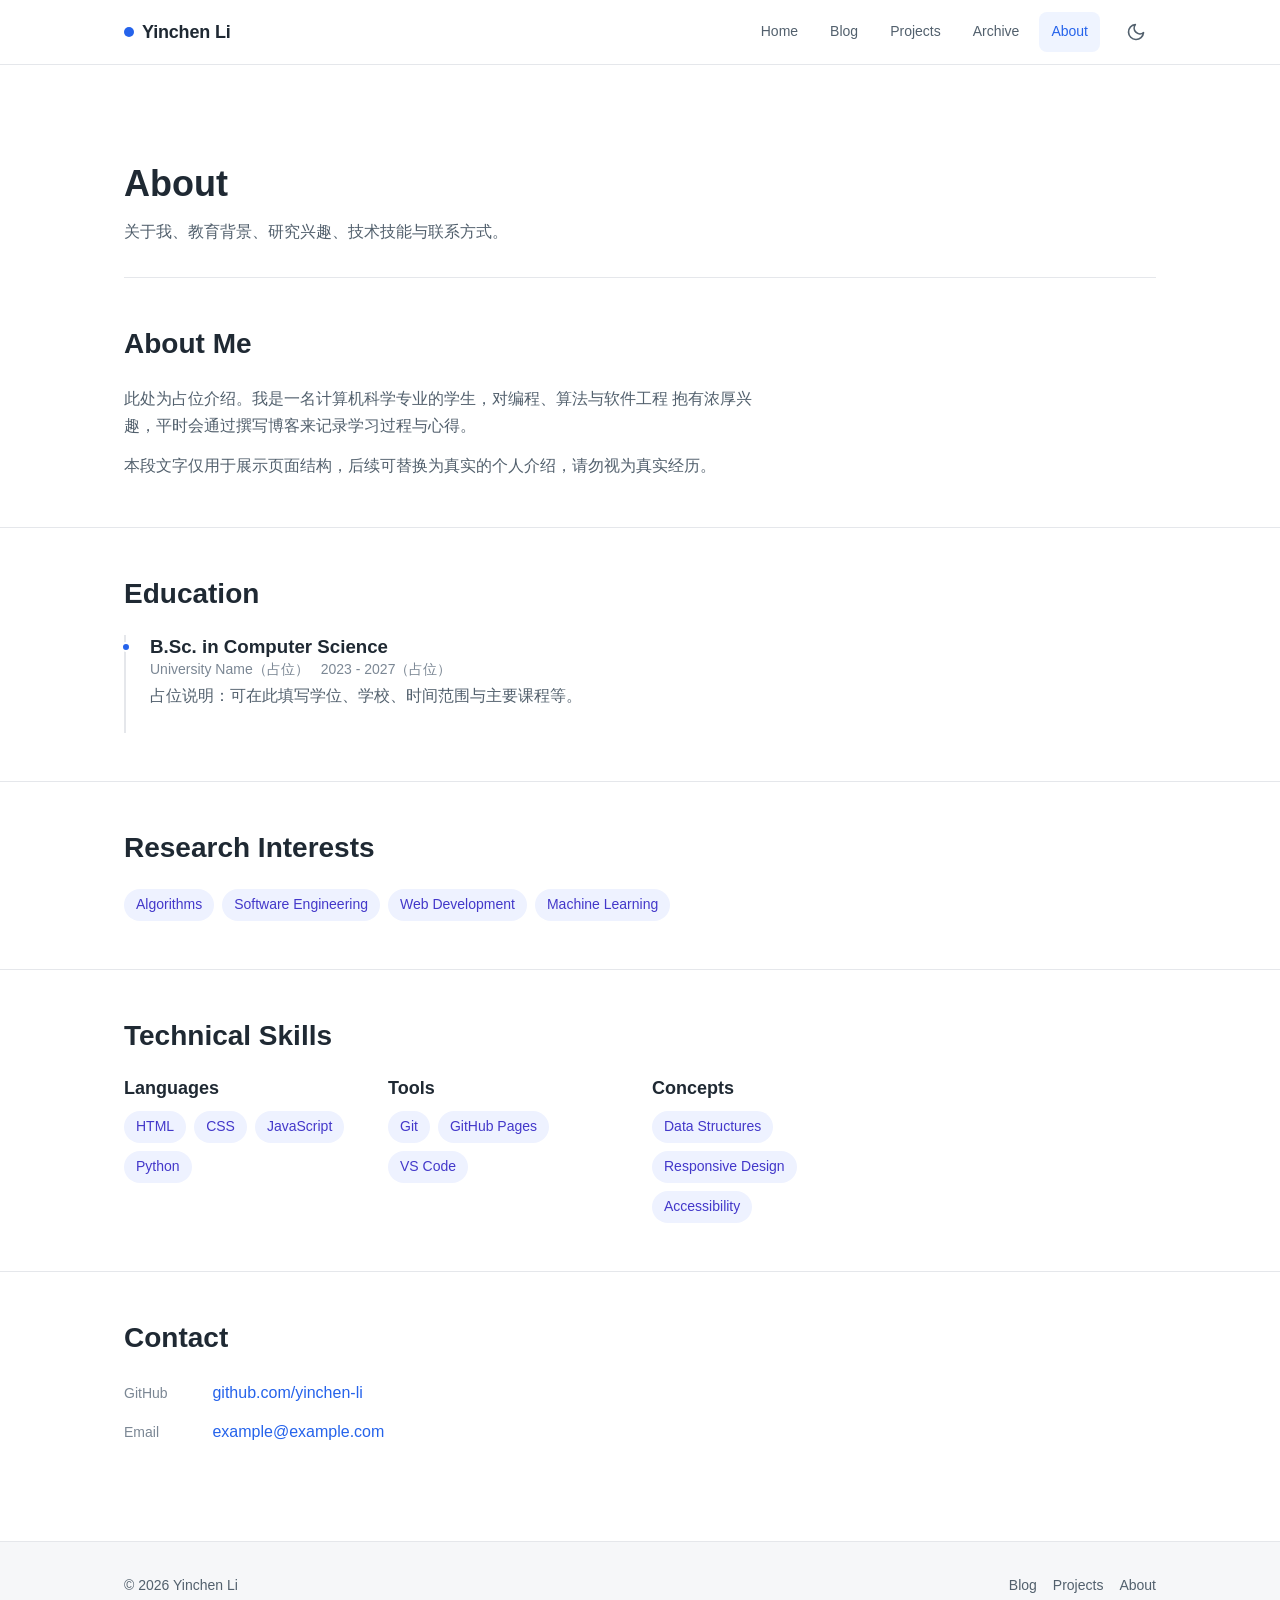
==== about/index.html @ 5b9b4880 "Initial website test version" ====
<!DOCTYPE html>
<html lang="en" data-theme="light">
<head>
  <meta charset="UTF-8" />
  <meta name="viewport" content="width=device-width, initial-scale=1.0" />
  <title>About - Yinchen Li</title>
  <meta name="description" content="关于 Yinchen Li：教育背景、研究兴趣、技术技能与联系方式。" />
  <meta name="theme-color" content="#ffffff" />
  <link rel="canonical" href="https://yinchen-li.github.io/about/" />
  <link rel="icon" type="image/svg+xml" href="../assets/images/common/favicon.svg" />
  <link rel="stylesheet" href="../assets/css/main.css" />
</head>
<body class="site">
  <a class="skip-link" href="#main">Skip to content</a>

  <header class="site-header">
    <div class="container site-header__inner">
      <a class="site-brand" href="../index.html" aria-label="Yinchen Li 首页">
        <span class="site-brand__dot" aria-hidden="true"></span>
        <span class="site-brand__name">Yinchen Li</span>
      </a>

      <button class="nav-toggle" type="button" aria-label="切换导航菜单"
              aria-expanded="false" aria-controls="site-nav" data-nav-toggle>
        <span class="nav-toggle__bar"></span>
        <span class="nav-toggle__bar"></span>
        <span class="nav-toggle__bar"></span>
      </button>

      <nav class="site-nav" id="site-nav" aria-label="主导航" data-nav>
        <ul class="nav-list">
          <li><a class="nav-link" href="../index.html">Home</a></li>
          <li><a class="nav-link" href="../blog/index.html">Blog</a></li>
          <li><a class="nav-link" href="../projects/index.html">Projects</a></li>
          <li><a class="nav-link" href="../archive/index.html">Archive</a></li>
          <li><a class="nav-link" href="../about/index.html">About</a></li>
        </ul>
      </nav>

      <button class="theme-toggle" type="button" aria-label="切换深色模式"
              aria-pressed="false" data-theme-toggle>
        <svg class="theme-toggle__icon theme-toggle__icon--sun" viewBox="0 0 24 24"
             fill="none" stroke="currentColor" stroke-width="2" stroke-linecap="round"
             stroke-linejoin="round" aria-hidden="true">
          <circle cx="12" cy="12" r="4" />
          <path d="M12 2v2M12 20v2M4.9 4.9l1.4 1.4M17.7 17.7l1.4 1.4M2 12h2M20 12h2M6.3 17.7l-1.4 1.4M19.1 4.9l-1.4 1.4" />
        </svg>
        <svg class="theme-toggle__icon theme-toggle__icon--moon" viewBox="0 0 24 24"
             fill="none" stroke="currentColor" stroke-width="2" stroke-linecap="round"
             stroke-linejoin="round" aria-hidden="true">
          <path d="M21 12.8A9 9 0 1 1 11.2 3a7 7 0 0 0 9.8 9.8z" />
        </svg>
      </button>
    </div>
  </header>

  <main class="site-main" id="main">
    <div class="container">
      <div class="page-header">
        <h1 class="page-header__title">About</h1>
        <p class="page-header__subtitle">
          关于我、教育背景、研究兴趣、技术技能与联系方式。
        </p>
      </div>
    </div>

    <!-- About Me -->
    <section class="about-section" aria-labelledby="about-me">
      <div class="container">
        <h2 class="about-section__title" id="about-me">About Me</h2>
        <div class="about-text">
          <p>
            此处为占位介绍。我是一名计算机科学专业的学生，对编程、算法与软件工程
            抱有浓厚兴趣，平时会通过撰写博客来记录学习过程与心得。
          </p>
          <p>
            本段文字仅用于展示页面结构，后续可替换为真实的个人介绍，请勿视为真实经历。
          </p>
        </div>
      </div>
    </section>

    <!-- Education -->
    <section class="about-section" aria-labelledby="education">
      <div class="container">
        <h2 class="about-section__title" id="education">Education</h2>
        <ul class="timeline">
          <li class="timeline__item">
            <h3>B.Sc. in Computer Science</h3>
            <div class="meta">
              <span class="meta__item">University Name（占位）</span>
              <span class="meta__item">2023 - 2027（占位）</span>
            </div>
            <p class="about-text">
              占位说明：可在此填写学位、学校、时间范围与主要课程等。
            </p>
          </li>
        </ul>
      </div>
    </section>

    <!-- Research Interests -->
    <section class="about-section" aria-labelledby="research-interests">
      <div class="container">
        <h2 class="about-section__title" id="research-interests">Research Interests</h2>
        <ul class="tag-list">
          <li class="tag">Algorithms</li>
          <li class="tag">Software Engineering</li>
          <li class="tag">Web Development</li>
          <li class="tag">Machine Learning</li>
        </ul>
      </div>
    </section>

    <!-- Technical Skills -->
    <section class="about-section" aria-labelledby="technical-skills">
      <div class="container">
        <h2 class="about-section__title" id="technical-skills">Technical Skills</h2>
        <div class="skill-groups">
          <div class="skill-group">
            <h3 class="skill-group__title">Languages</h3>
            <ul class="tag-list">
              <li class="tag">HTML</li>
              <li class="tag">CSS</li>
              <li class="tag">JavaScript</li>
              <li class="tag">Python</li>
            </ul>
          </div>
          <div class="skill-group">
            <h3 class="skill-group__title">Tools</h3>
            <ul class="tag-list">
              <li class="tag">Git</li>
              <li class="tag">GitHub Pages</li>
              <li class="tag">VS Code</li>
            </ul>
          </div>
          <div class="skill-group">
            <h3 class="skill-group__title">Concepts</h3>
            <ul class="tag-list">
              <li class="tag">Data Structures</li>
              <li class="tag">Responsive Design</li>
              <li class="tag">Accessibility</li>
            </ul>
          </div>
        </div>
      </div>
    </section>

    <!-- Contact -->
    <section class="about-section" aria-labelledby="contact">
      <div class="container">
        <h2 class="about-section__title" id="contact">Contact</h2>
        <ul class="contact-list">
          <li>
            <span class="contact-list__label">GitHub</span>
            <a href="https://github.com/yinchen-li" rel="noopener noreferrer">github.com/yinchen-li</a>
          </li>
          <li>
            <span class="contact-list__label">Email</span>
            <a href="mailto:example@example.com">example@example.com</a>
          </li>
        </ul>
      </div>
    </section>
  </main>

  <footer class="site-footer">
    <div class="container footer__inner">
      <p class="footer__copyright">
        &copy; <span data-current-year>2026</span> Yinchen Li
      </p>
      <nav class="footer__nav" aria-label="页脚导航">
        <a href="../blog/index.html">Blog</a>
        <a href="../projects/index.html">Projects</a>
        <a href="../about/index.html">About</a>
      </nav>
    </div>
  </footer>

  <script type="module" src="../assets/js/main.js"></script>
</body>
</html>
---- assets/css/main.css ----
/* ==========================================================================
   main.css
   样式统一入口。所有页面只需引入本文件。

   加载顺序（重要）：
   1. variables —— 设计令牌，必须最先加载
   2. reset     —— 基础重置
   3. layout    —— 整体布局
   4. components—— 通用组件
   5. pages/*   —— 页面特有样式（可覆盖前面的通用规则）
   ========================================================================== */

@import url("variables.css");
@import url("reset.css");
@import url("layout.css");
@import url("components.css");

/* 页面特有样式 */
@import url("pages/home.css");
@import url("pages/blog.css");
@import url("pages/article.css");
@import url("pages/projects.css");
@import url("pages/about.css");
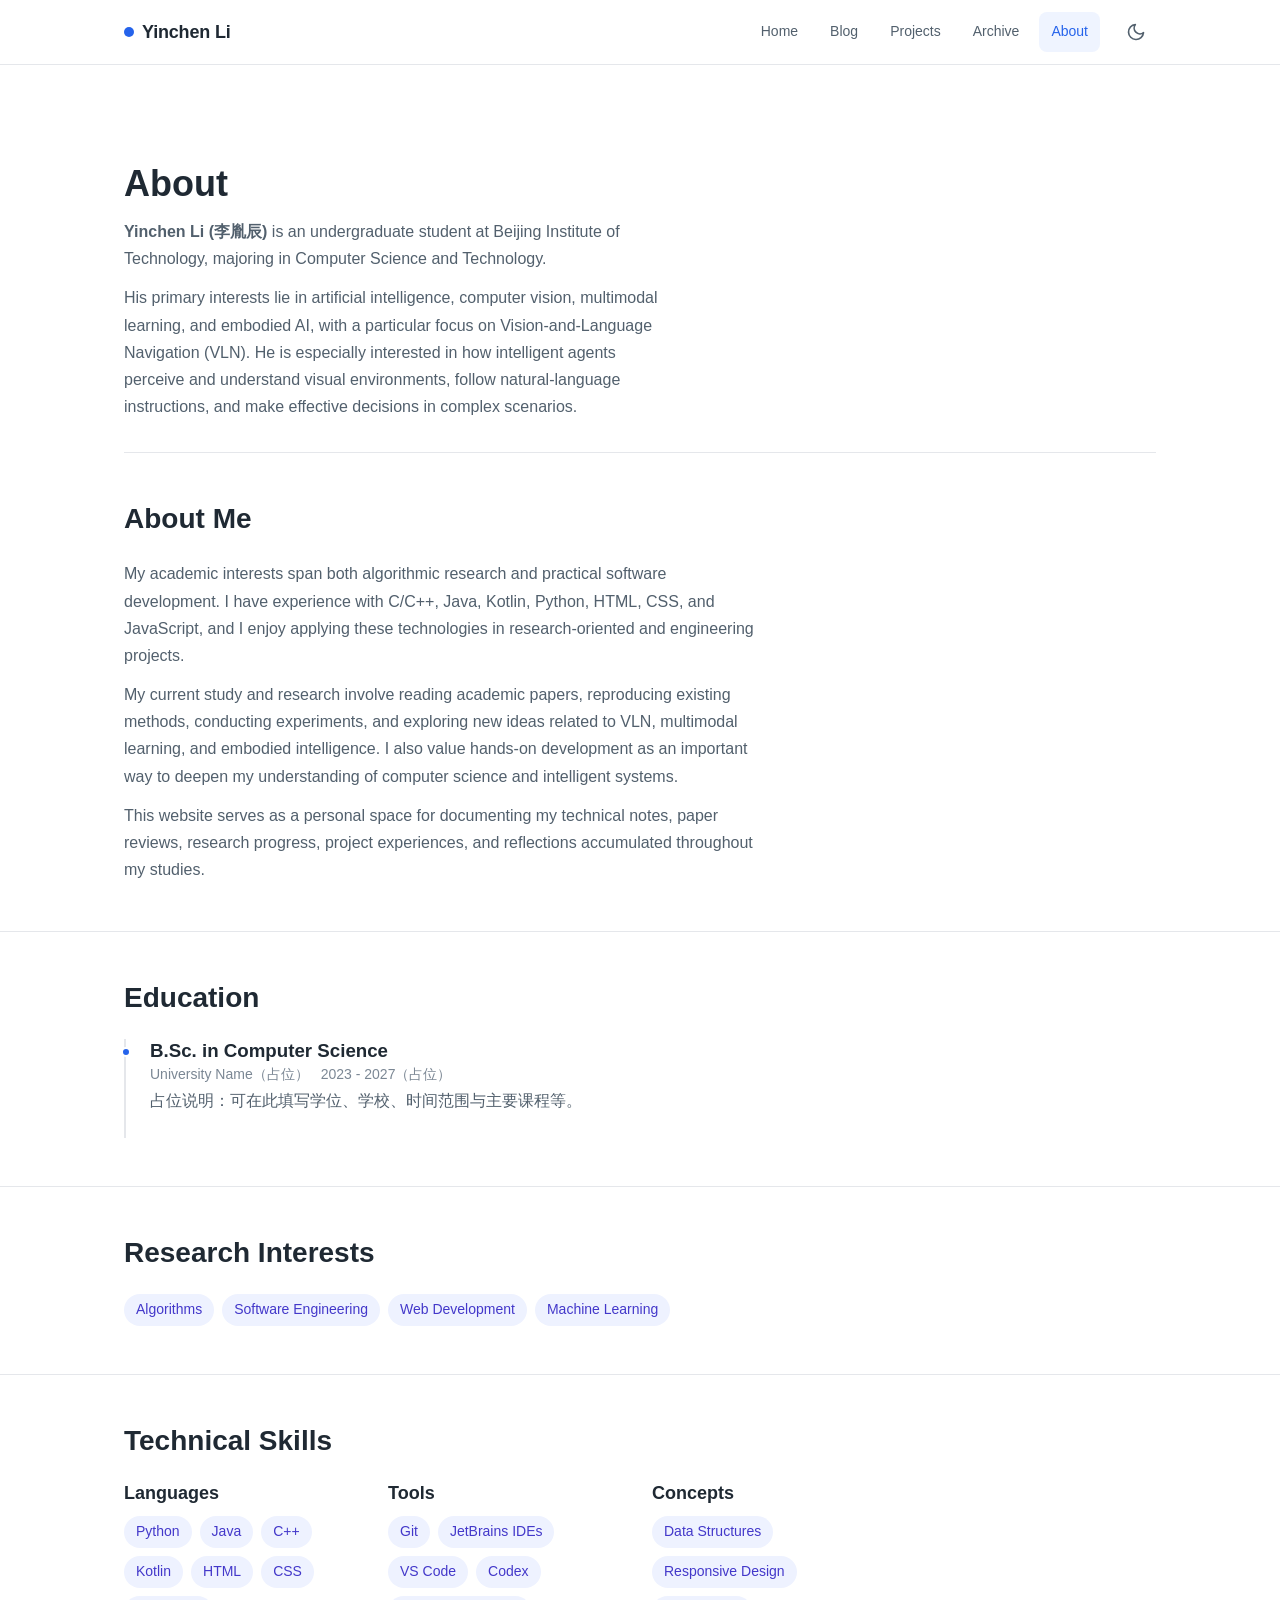
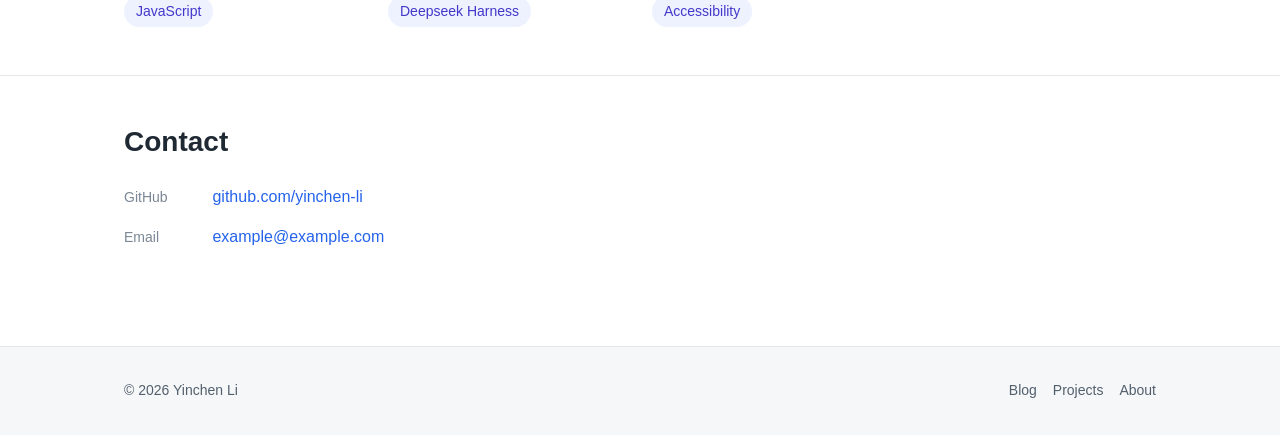
==== commit a618343f: "Update index.html" ====
--- a/about/index.html
+++ b/about/index.html
@@ -59,7 +59,10 @@
       <div class="page-header">
         <h1 class="page-header__title">About</h1>
         <p class="page-header__subtitle">
-          关于我、教育背景、研究兴趣、技术技能与联系方式。
+          <strong>Yinchen Li (李胤辰)</strong> is an undergraduate student at Beijing Institute of Technology, majoring in Computer Science and Technology.
+        </p>
+        <p class="page-header__subtitle">
+          His primary interests lie in artificial intelligence, computer vision, multimodal learning, and embodied AI, with a particular focus on Vision-and-Language Navigation (VLN). He is especially interested in how intelligent agents perceive and understand visual environments, follow natural-language instructions, and make effective decisions in complex scenarios.
         </p>
       </div>
     </div>
@@ -70,11 +73,13 @@
         <h2 class="about-section__title" id="about-me">About Me</h2>
         <div class="about-text">
           <p>
-            此处为占位介绍。我是一名计算机科学专业的学生，对编程、算法与软件工程
-            抱有浓厚兴趣，平时会通过撰写博客来记录学习过程与心得。
+            My academic interests span both algorithmic research and practical software development. I have experience with C/C++, Java, Kotlin, Python, HTML, CSS, and JavaScript, and I enjoy applying these technologies in research-oriented and engineering projects.
           </p>
           <p>
-            本段文字仅用于展示页面结构，后续可替换为真实的个人介绍，请勿视为真实经历。
+            My current study and research involve reading academic papers, reproducing existing methods, conducting experiments, and exploring new ideas related to VLN, multimodal learning, and embodied intelligence. I also value hands-on development as an important way to deepen my understanding of computer science and intelligent systems.
+          </p>
+          <p>
+            This website serves as a personal space for documenting my technical notes, paper reviews, research progress, project experiences, and reflections accumulated throughout my studies.
           </p>
         </div>
       </div>
@@ -120,18 +125,24 @@
           <div class="skill-group">
             <h3 class="skill-group__title">Languages</h3>
             <ul class="tag-list">
+              <li class="tag">Python</li>
+              <li class="tag">Java</li>
+              <li class="tag">C++</li>
+              <li class="tag">Kotlin</li>
               <li class="tag">HTML</li>
               <li class="tag">CSS</li>
               <li class="tag">JavaScript</li>
-              <li class="tag">Python</li>
+
             </ul>
           </div>
           <div class="skill-group">
             <h3 class="skill-group__title">Tools</h3>
             <ul class="tag-list">
               <li class="tag">Git</li>
-              <li class="tag">GitHub Pages</li>
+              <li class="tag">JetBrains IDEs</li>
               <li class="tag">VS Code</li>
+              <li class="tag">Codex</li>
+              <li class="tag">Deepseek Harness</li>
             </ul>
           </div>
           <div class="skill-group">
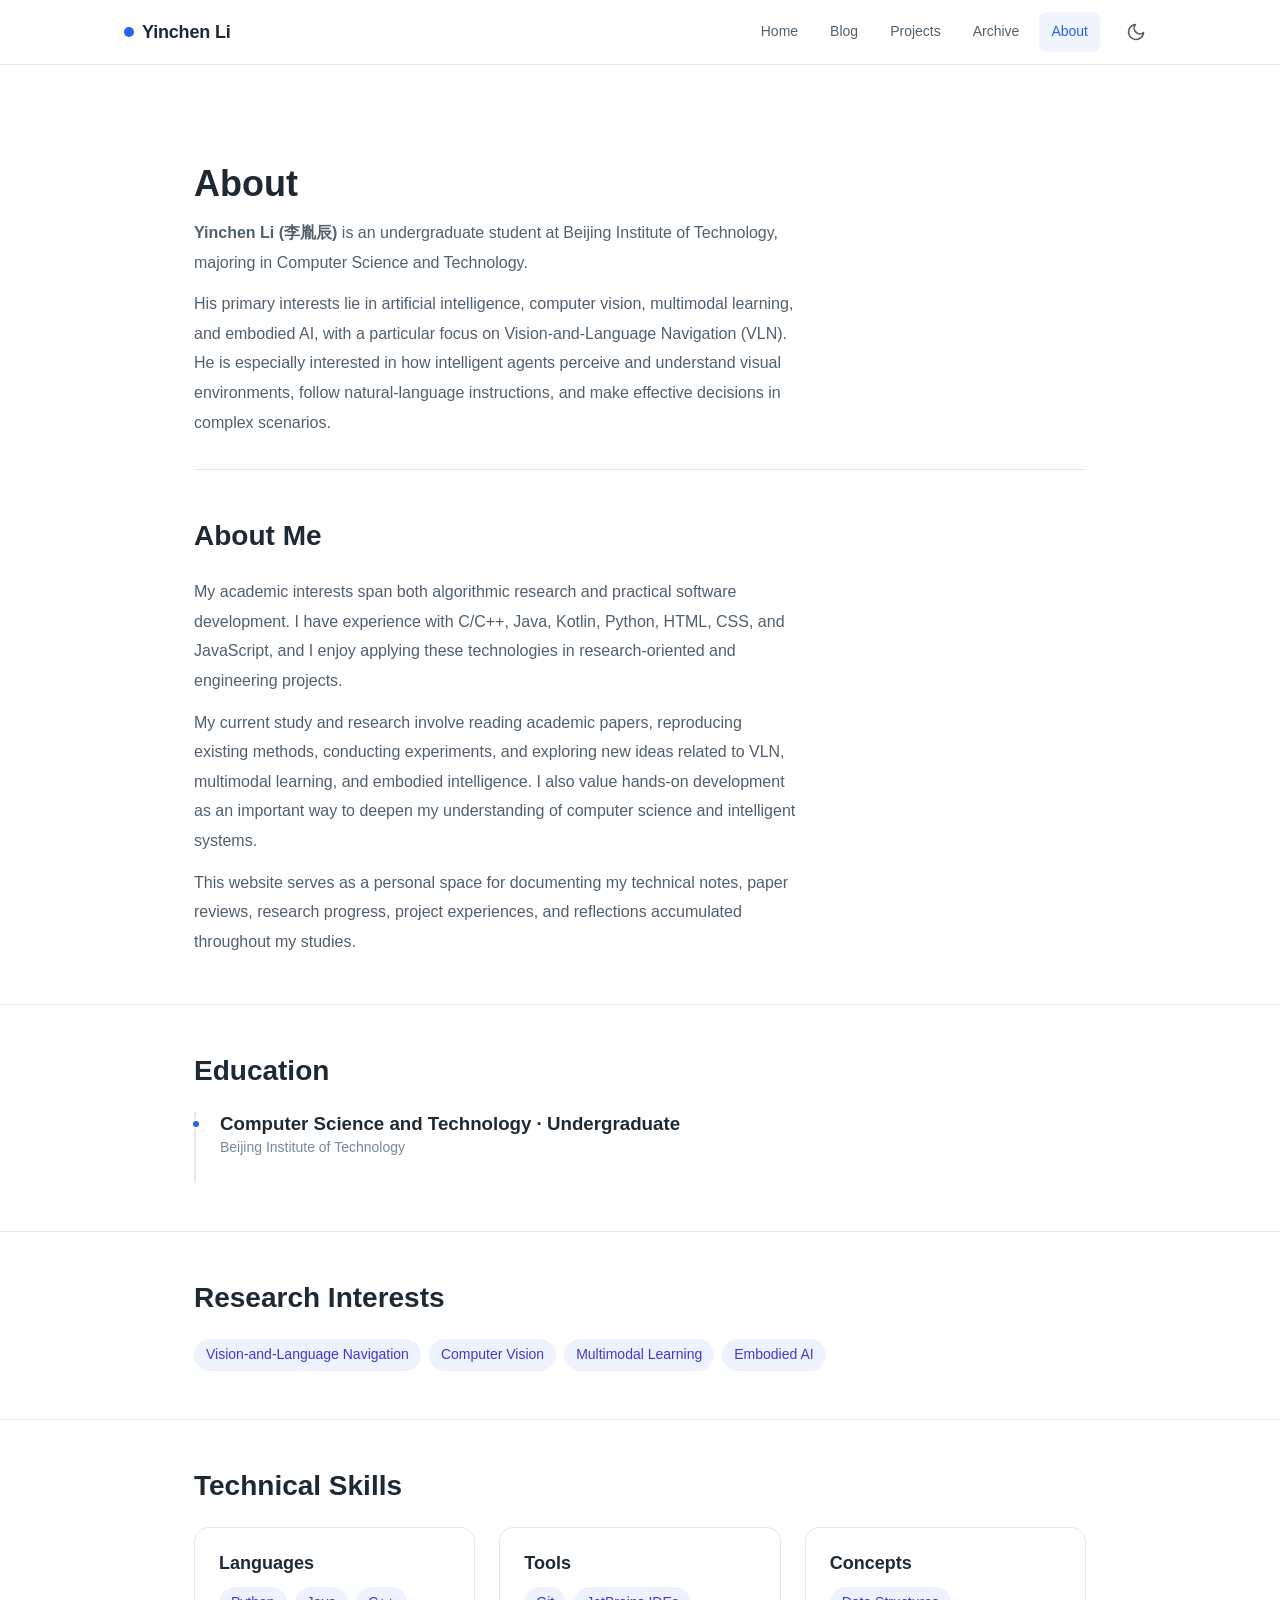
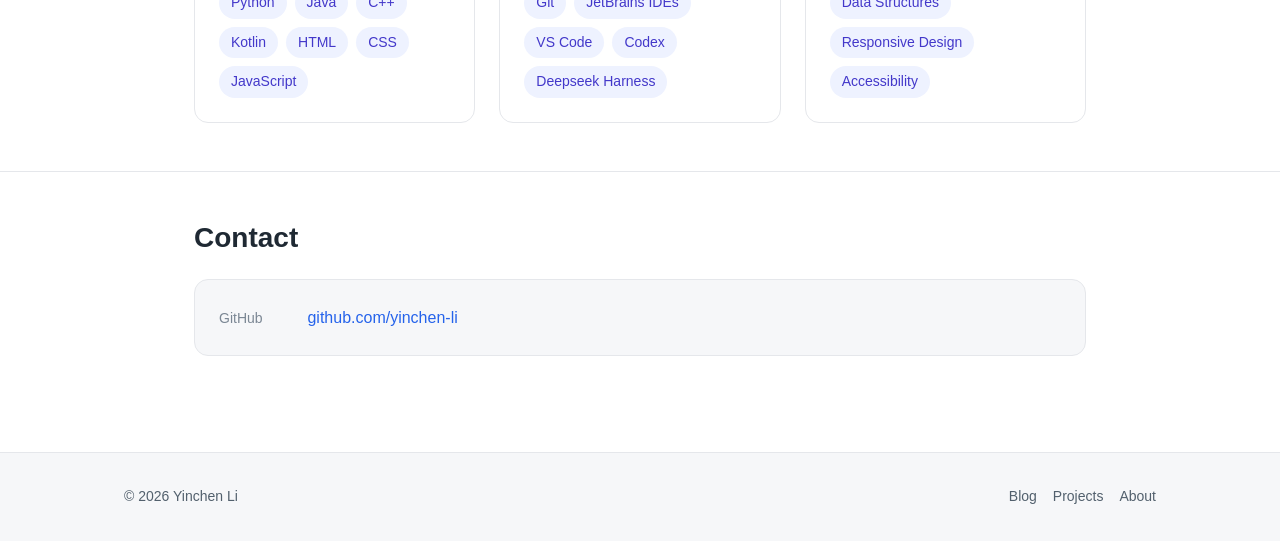
==== commit 2be6cdb8: "优化首页与关于页 UI" ====
--- a/about/index.html
+++ b/about/index.html
@@ -4,13 +4,13 @@
   <meta charset="UTF-8" />
   <meta name="viewport" content="width=device-width, initial-scale=1.0" />
   <title>About - Yinchen Li</title>
-  <meta name="description" content="关于 Yinchen Li：教育背景、研究兴趣、技术技能与联系方式。" />
+  <meta name="description" content="Yinchen Li is a Computer Science and Technology undergraduate at Beijing Institute of Technology, interested in VLN, multimodal learning, and embodied AI." />
   <meta name="theme-color" content="#ffffff" />
   <link rel="canonical" href="https://yinchen-li.github.io/about/" />
   <link rel="icon" type="image/svg+xml" href="../assets/images/common/favicon.svg" />
   <link rel="stylesheet" href="../assets/css/main.css" />
 </head>
-<body class="site">
+<body class="site site--about">
   <a class="skip-link" href="#main">Skip to content</a>
 
   <header class="site-header">
@@ -91,14 +91,10 @@
         <h2 class="about-section__title" id="education">Education</h2>
         <ul class="timeline">
           <li class="timeline__item">
-            <h3>B.Sc. in Computer Science</h3>
+            <h3>Computer Science and Technology · Undergraduate</h3>
             <div class="meta">
-              <span class="meta__item">University Name（占位）</span>
-              <span class="meta__item">2023 - 2027（占位）</span>
+              <span class="meta__item">Beijing Institute of Technology</span>
             </div>
-            <p class="about-text">
-              占位说明：可在此填写学位、学校、时间范围与主要课程等。
-            </p>
           </li>
         </ul>
       </div>
@@ -109,10 +105,10 @@
       <div class="container">
         <h2 class="about-section__title" id="research-interests">Research Interests</h2>
         <ul class="tag-list">
-          <li class="tag">Algorithms</li>
-          <li class="tag">Software Engineering</li>
-          <li class="tag">Web Development</li>
-          <li class="tag">Machine Learning</li>
+          <li class="tag">Vision-and-Language Navigation</li>
+          <li class="tag">Computer Vision</li>
+          <li class="tag">Multimodal Learning</li>
+          <li class="tag">Embodied AI</li>
         </ul>
       </div>
     </section>
@@ -166,10 +162,6 @@
             <span class="contact-list__label">GitHub</span>
             <a href="https://github.com/yinchen-li" rel="noopener noreferrer">github.com/yinchen-li</a>
           </li>
-          <li>
-            <span class="contact-list__label">Email</span>
-            <a href="mailto:example@example.com">example@example.com</a>
-          </li>
         </ul>
       </div>
     </section>
